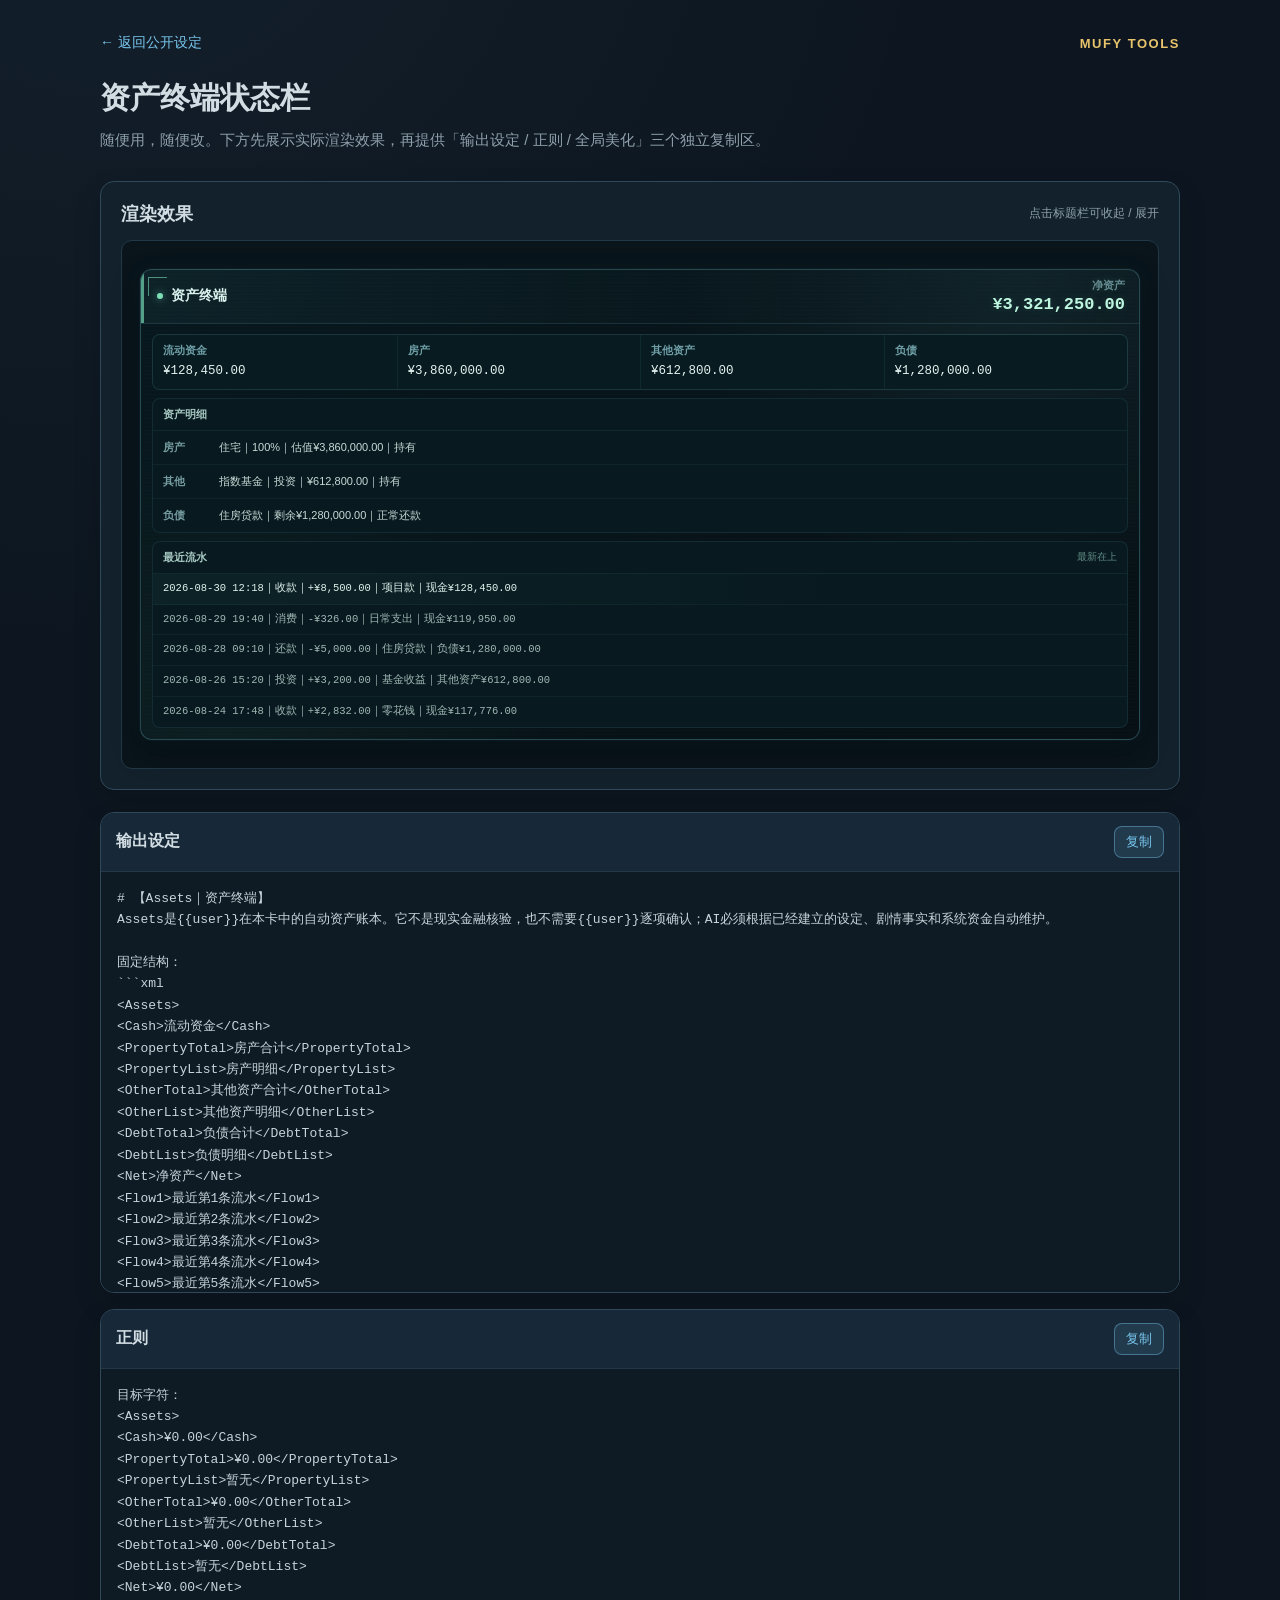
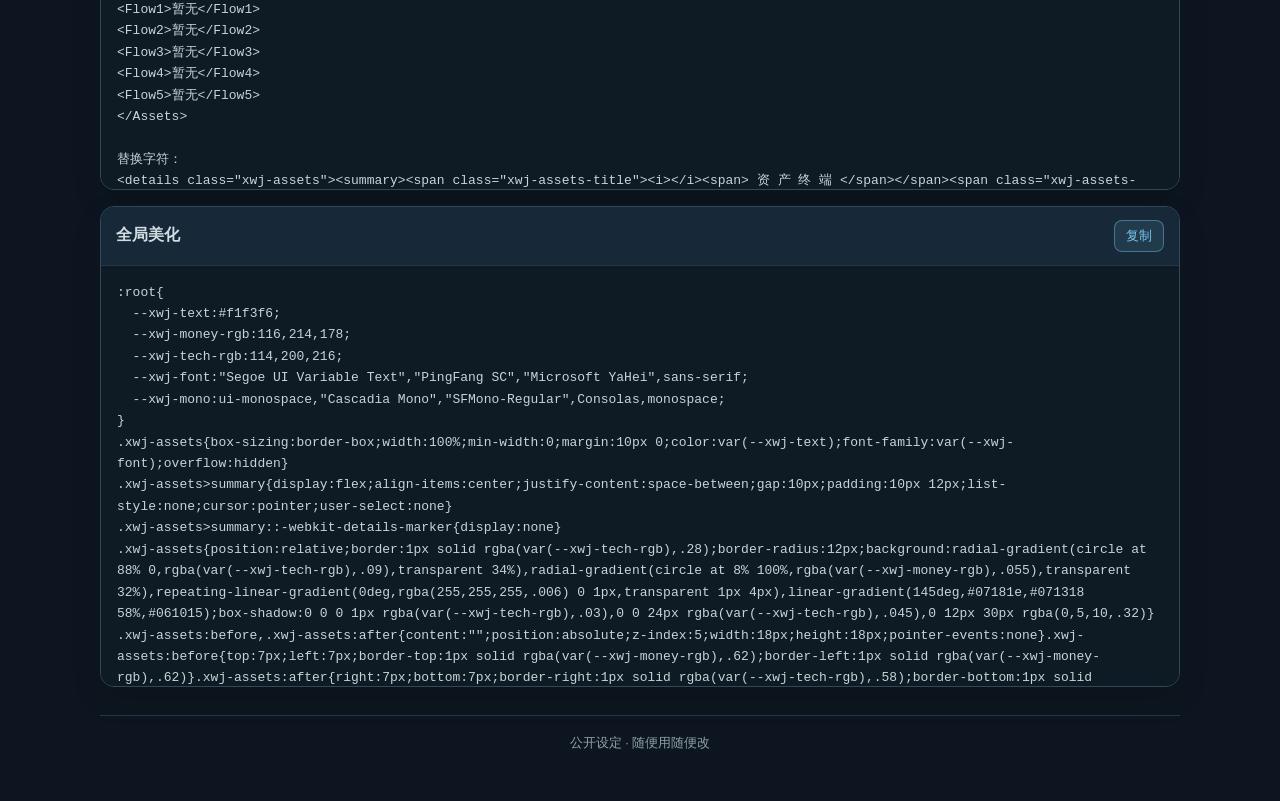
==== assets.html @ 87be46ec "Add MUFY Tools homepage and public settings pages" ====
<!DOCTYPE html><html lang="zh-CN"><head><meta charset="UTF-8"><meta name="viewport" content="width=device-width,initial-scale=1"><title>资产终端状态栏 · MUFY Tools</title><link rel="stylesheet" href="assets-style.css"><style>:root{color-scheme:dark;font-family:"Microsoft YaHei","PingFang SC","Segoe UI",sans-serif}*{box-sizing:border-box}html{scroll-behavior:smooth}body{min-width:320px;margin:0;background:radial-gradient(circle at 8% -8%,rgba(121,199,239,.055),transparent 30%),#0d1620;color:#d2dde3;font-size:15px}.shell{width:min(1080px,calc(100% - 40px));margin:0 auto;padding:34px 0 48px}.nav{display:flex;align-items:center;justify-content:space-between;gap:14px;margin-bottom:26px}.back{color:#79c7ef;text-decoration:none;font-size:14px}.brand{color:#e7c36b;font-size:13px;font-weight:800;letter-spacing:.12em}.intro{margin-bottom:28px}.intro h1{margin:0 0 8px;font-size:30px}.intro p{margin:0;color:#8ea0aa;font-size:15px;line-height:1.7}.preview-card,.code-card{border:1px solid #30495a;border-radius:14px;background:#13212d;box-shadow:0 12px 28px rgba(0,0,0,.16)}.preview-card{padding:20px}.section-title{display:flex;align-items:center;justify-content:space-between;gap:12px;margin:0 0 14px}.section-title h2{margin:0;font-size:18px}.hint{color:#8ea0aa;font-size:12px}.preview-stage{padding:18px;border:1px solid #223846;border-radius:11px;background:#09141b}.code-list{display:grid;gap:16px;margin-top:22px}.code-card{overflow:hidden}.code-head{display:flex;align-items:center;justify-content:space-between;gap:12px;padding:13px 15px;border-bottom:1px solid #223846;background:#172938}.code-head h2{margin:0;font-size:16px}.copy{padding:6px 11px;border:1px solid rgba(121,199,239,.42);border-radius:8px;background:rgba(121,199,239,.11);color:#79c7ef;font:inherit;font-size:13px;cursor:pointer}.copy.done{border-color:rgba(136,203,162,.5);background:rgba(136,203,162,.1);color:#88cba2}pre{max-height:420px;margin:0;padding:16px;overflow:auto;background:#0e1a24;color:#c7d4da;font:13px/1.65 ui-monospace,"Cascadia Mono",Consolas,monospace;white-space:pre-wrap;overflow-wrap:anywhere}.notice{position:fixed;right:18px;bottom:18px;padding:10px 13px;border:1px solid rgba(136,203,162,.4);border-radius:9px;background:#14271f;color:#88cba2;font-size:14px;opacity:0;transform:translateY(7px);pointer-events:none;transition:.16s}.notice.show{opacity:1;transform:none}.footer{margin-top:28px;padding-top:18px;border-top:1px solid #223846;color:#8ea0aa;font-size:13px;text-align:center}@media(max-width:700px){.shell{width:calc(100% - 30px);padding-top:22px}.intro h1{font-size:25px}.preview-card{padding:14px}.preview-stage{padding:10px}pre{font-size:12.5px;max-height:360px}}</style></head><body><main class="shell"><nav class="nav"><a class="back" href="settings.html">← 返回公开设定</a><span class="brand">MUFY TOOLS</span></nav><section class="intro"><h1>资产终端状态栏</h1><p>随便用，随便改。下方先展示实际渲染效果，再提供「输出设定 / 正则 / 全局美化」三个独立复制区。</p></section><section class="preview-card"><div class="section-title"><h2>渲染效果</h2><span class="hint">点击标题栏可收起 / 展开</span></div><div class="preview-stage"><details class="xwj-assets" open><summary><span class="xwj-assets-title"><i></i><span>资产终端</span></span><span class="xwj-assets-net"><small>净资产</small>¥3,321,250.00</span></summary><div class="xwj-assets-body"><div class="xwj-assets-overview"><div class="xwj-assets-stat"><b>流动资金</b><span>¥128,450.00</span></div><div class="xwj-assets-stat"><b>房产</b><span>¥3,860,000.00</span></div><div class="xwj-assets-stat"><b>其他资产</b><span>¥612,800.00</span></div><div class="xwj-assets-stat"><b>负债</b><span>¥1,280,000.00</span></div></div><div class="xwj-assets-detail"><div class="xwj-assets-detail-head">资产明细</div><div class="xwj-assets-detail-row"><b>房产</b><span>住宅｜100%｜估值¥3,860,000.00｜持有</span></div><div class="xwj-assets-detail-row"><b>其他</b><span>指数基金｜投资｜¥612,800.00｜持有</span></div><div class="xwj-assets-detail-row"><b>负债</b><span>住房贷款｜剩余¥1,280,000.00｜正常还款</span></div></div><div class="xwj-flow-wrap"><div class="xwj-flow-head"><span>最近流水</span><span class="xwj-flow-order">最新在上</span></div><div class="xwj-flow-list"><div class="xwj-flow-row">2026-08-30 12:18｜收款｜+¥8,500.00｜项目款｜现金¥128,450.00</div><div class="xwj-flow-row">2026-08-29 19:40｜消费｜-¥326.00｜日常支出｜现金¥119,950.00</div><div class="xwj-flow-row">2026-08-28 09:10｜还款｜-¥5,000.00｜住房贷款｜负债¥1,280,000.00</div><div class="xwj-flow-row">2026-08-26 15:20｜投资｜+¥3,200.00｜基金收益｜其他资产¥612,800.00</div><div class="xwj-flow-row">2026-08-24 17:48｜收款｜+¥2,832.00｜零花钱｜现金¥117,776.00</div></div></div></div></details></div></section><section class="code-list"><article class="code-card"><div class="code-head"><h2>输出设定</h2><button class="copy" data-copy="output">复制</button></div><pre><code id="view-output">加载中…</code></pre></article><article class="code-card"><div class="code-head"><h2>正则</h2><button class="copy" data-copy="regex">复制</button></div><pre><code id="view-regex">加载中…</code></pre></article><article class="code-card"><div class="code-head"><h2>全局美化</h2><button class="copy" data-copy="css">复制</button></div><pre><code id="view-css">加载中…</code></pre></article></section><footer class="footer">公开设定 · 随便用随便改</footer></main><div id="notice" class="notice"></div><script>const files={output:'assets-output.txt',regex:'assets-regex.txt',css:'assets-style.css'},blocks={};const n=document.getElementById('notice');let t=0;function toast(x){clearTimeout(t);n.textContent=x;n.classList.add('show');t=setTimeout(()=>n.classList.remove('show'),1600)}async function cp(x){if(navigator.clipboard&&window.isSecureContext)return navigator.clipboard.writeText(x);const a=document.createElement('textarea');a.value=x;a.style.cssText='position:fixed;opacity:0';document.body.appendChild(a);a.select();const ok=document.execCommand('copy');a.remove();if(!ok)throw 0}Promise.all(Object.entries(files).map(async([k,url])=>{const r=await fetch(url);if(!r.ok)throw 0;blocks[k]=await r.text();document.getElementById('view-'+k).textContent=blocks[k]})).catch(()=>toast('代码加载失败，请刷新页面'));document.querySelectorAll('[data-copy]').forEach(b=>b.onclick=async()=>{if(!blocks[b.dataset.copy])return toast('代码仍在加载');try{await cp(blocks[b.dataset.copy]);b.classList.add('done');b.textContent='已复制';toast('✓ 已复制');setTimeout(()=>{b.classList.remove('done');b.textContent='复制'},1000)}catch(e){toast('复制失败，请手动复制')}});</script></body></html>
---- assets-style.css ----
:root{
  --xwj-text:#f1f3f6;
  --xwj-money-rgb:116,214,178;
  --xwj-tech-rgb:114,200,216;
  --xwj-font:"Segoe UI Variable Text","PingFang SC","Microsoft YaHei",sans-serif;
  --xwj-mono:ui-monospace,"Cascadia Mono","SFMono-Regular",Consolas,monospace;
}
.xwj-assets{box-sizing:border-box;width:100%;min-width:0;margin:10px 0;color:var(--xwj-text);font-family:var(--xwj-font);overflow:hidden}
.xwj-assets>summary{display:flex;align-items:center;justify-content:space-between;gap:10px;padding:10px 12px;list-style:none;cursor:pointer;user-select:none}
.xwj-assets>summary::-webkit-details-marker{display:none}
.xwj-assets{position:relative;border:1px solid rgba(var(--xwj-tech-rgb),.28);border-radius:12px;background:radial-gradient(circle at 88% 0,rgba(var(--xwj-tech-rgb),.09),transparent 34%),radial-gradient(circle at 8% 100%,rgba(var(--xwj-money-rgb),.055),transparent 32%),repeating-linear-gradient(0deg,rgba(255,255,255,.006) 0 1px,transparent 1px 4px),linear-gradient(145deg,#07181e,#071318 58%,#061015);box-shadow:0 0 0 1px rgba(var(--xwj-tech-rgb),.03),0 0 24px rgba(var(--xwj-tech-rgb),.045),0 12px 30px rgba(0,5,10,.32)}
.xwj-assets:before,.xwj-assets:after{content:"";position:absolute;z-index:5;width:18px;height:18px;pointer-events:none}.xwj-assets:before{top:7px;left:7px;border-top:1px solid rgba(var(--xwj-money-rgb),.62);border-left:1px solid rgba(var(--xwj-money-rgb),.62)}.xwj-assets:after{right:7px;bottom:7px;border-right:1px solid rgba(var(--xwj-tech-rgb),.58);border-bottom:1px solid rgba(var(--xwj-tech-rgb),.58)}
.xwj-assets>summary{position:relative;z-index:2;min-height:50px;padding:9px 14px 9px 16px;border-bottom:1px solid rgba(var(--xwj-tech-rgb),.14);background:linear-gradient(90deg,rgba(var(--xwj-tech-rgb),.055),transparent 70%);box-shadow:inset 3px 0 rgba(var(--xwj-money-rgb),.70)}
.xwj-assets-title{display:flex;align-items:center;gap:8px;min-width:0;color:#d9f2ed;font-size:14px;font-weight:800}.xwj-assets-title>i{display:block;width:6px;height:6px;flex:0 0 6px;border-radius:50%;background:#7be0b9;box-shadow:0 0 9px rgba(123,224,185,.65)}
.xwj-assets-net{color:#bdf5df;font-family:var(--xwj-mono);font-size:17px;font-weight:800;text-align:right;text-shadow:0 0 10px rgba(var(--xwj-money-rgb),.16)}.xwj-assets-net small{display:block;margin-bottom:2px;color:#668c93;font-family:var(--xwj-font);font-size:10.5px;font-weight:600}
.xwj-assets-body{position:relative;z-index:2;padding:10px 11px 11px}
.xwj-assets-overview{display:grid;grid-template-columns:repeat(4,minmax(0,1fr));overflow:hidden;border:1px solid rgba(var(--xwj-tech-rgb),.10);border-radius:8px;background:rgba(var(--xwj-tech-rgb),.08)}
.xwj-assets-stat{min-width:0;padding:9px 10px;background:#081b21}.xwj-assets-stat:not(:first-child){border-left:1px solid rgba(var(--xwj-tech-rgb),.08)}.xwj-assets-stat b{display:block;margin-bottom:4px;color:#6f9fa7;font-size:10.5px;font-weight:700}.xwj-assets-stat span{display:block;color:#e4f3ef;font-family:var(--xwj-mono);font-size:12.5px;line-height:1.45;overflow-wrap:anywhere}
.xwj-assets-detail{margin-top:8px;overflow:hidden;border:1px solid rgba(var(--xwj-tech-rgb),.10);border-radius:8px;background:#081a20}.xwj-assets-detail-head{padding:8px 10px;border-bottom:1px solid rgba(var(--xwj-tech-rgb),.08);color:#a8c9c2;font-size:11px;font-weight:700}.xwj-assets-detail-row{display:grid;grid-template-columns:48px minmax(0,1fr);gap:8px;padding:8px 10px;border-bottom:1px solid rgba(var(--xwj-tech-rgb),.055);font-size:11px;line-height:1.55}.xwj-assets-detail-row:last-child{border-bottom:0}.xwj-assets-detail-row b{color:#759ca0}.xwj-assets-detail-row span{color:#c9d9d6;overflow-wrap:anywhere}
.xwj-flow-wrap{position:relative;margin-top:8px;overflow:hidden;border:1px solid rgba(var(--xwj-tech-rgb),.10);border-radius:8px;background:#081a20}.xwj-flow-head{display:flex;align-items:center;justify-content:space-between;gap:8px;padding:8px 10px;border-bottom:1px solid rgba(var(--xwj-tech-rgb),.08);color:#a8c9c2;font-size:11px;font-weight:700}.xwj-flow-order{color:#628b84;font-size:10px;font-weight:500}.xwj-flow-list{width:100%;min-width:0}.xwj-flow-row{padding:7px 10px;border-bottom:1px solid rgba(var(--xwj-tech-rgb),.055);color:#9fb7b3;font-family:var(--xwj-mono);font-size:10.5px;line-height:1.5;overflow-wrap:anywhere}.xwj-flow-row:last-child{border-bottom:0}.xwj-flow-row:first-child{color:#e0f3ee;background:linear-gradient(90deg,rgba(var(--xwj-money-rgb),.045),transparent 72%)}
@media(max-width:720px){.xwj-assets-overview{grid-template-columns:repeat(2,minmax(0,1fr))}.xwj-assets-overview .xwj-assets-stat:nth-child(3){border-left:0;border-top:1px solid rgba(var(--xwj-tech-rgb),.08)}.xwj-assets-overview .xwj-assets-stat:nth-child(4){border-top:1px solid rgba(var(--xwj-tech-rgb),.08)}}
@media(max-width:520px){.xwj-assets-title{font-size:13px}.xwj-assets-net{font-size:16px}.xwj-assets-stat b{font-size:10px}.xwj-assets-stat span{font-size:12px}.xwj-assets-detail-row,.xwj-flow-head{font-size:10.5px}.xwj-flow-row{font-size:10px}}
/* 可选激光扫描补丁 */
.xwj-assets::after{content:"";position:absolute;left:0;right:0;top:-58px;bottom:auto;width:auto;height:58px;z-index:8;border:0;pointer-events:none;box-sizing:border-box;opacity:0;background:linear-gradient(180deg,transparent 0%,rgba(var(--xwj-tech-rgb),.07) 24%,rgba(var(--xwj-money-rgb),.22) 48%,rgba(226,255,248,.58) 55%,rgba(var(--xwj-tech-rgb),.18) 63%,transparent 100%);box-shadow:0 10px 22px rgba(var(--xwj-tech-rgb),.07);will-change:top,opacity}
.xwj-assets[open]::after{animation:xwjAssetsScan 3.2s cubic-bezier(.20,.55,.34,1) 1 both}
@keyframes xwjAssetsScan{0%{top:-58px;opacity:0}7%{opacity:1}88%{opacity:.92}100%{top:calc(100% - 12px);opacity:0}}
@media(prefers-reduced-motion:reduce){.xwj-assets::after{animation:none;opacity:0}}
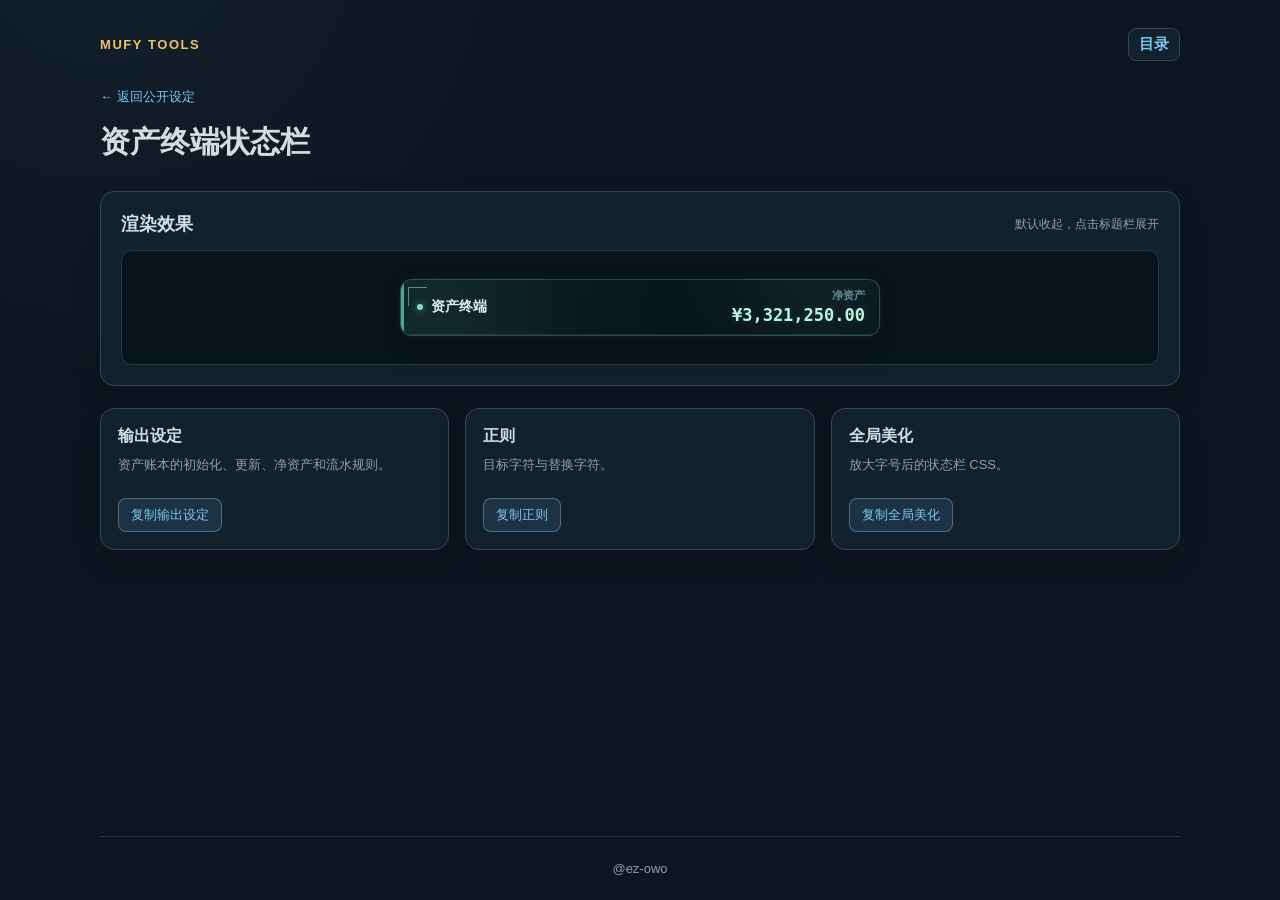
==== commit 9806de0d: "Refine navigation and public settings pages" ====
--- a/assets.html
+++ b/assets.html
@@ -1 +1 @@
-<!DOCTYPE html><html lang="zh-CN"><head><meta charset="UTF-8"><meta name="viewport" content="width=device-width,initial-scale=1"><title>资产终端状态栏 · MUFY Tools</title><link rel="stylesheet" href="assets-style.css"><style>:root{color-scheme:dark;font-family:"Microsoft YaHei","PingFang SC","Segoe UI",sans-serif}*{box-sizing:border-box}html{scroll-behavior:smooth}body{min-width:320px;margin:0;background:radial-gradient(circle at 8% -8%,rgba(121,199,239,.055),transparent 30%),#0d1620;color:#d2dde3;font-size:15px}.shell{width:min(1080px,calc(100% - 40px));margin:0 auto;padding:34px 0 48px}.nav{display:flex;align-items:center;justify-content:space-between;gap:14px;margin-bottom:26px}.back{color:#79c7ef;text-decoration:none;font-size:14px}.brand{color:#e7c36b;font-size:13px;font-weight:800;letter-spacing:.12em}.intro{margin-bottom:28px}.intro h1{margin:0 0 8px;font-size:30px}.intro p{margin:0;color:#8ea0aa;font-size:15px;line-height:1.7}.preview-card,.code-card{border:1px solid #30495a;border-radius:14px;background:#13212d;box-shadow:0 12px 28px rgba(0,0,0,.16)}.preview-card{padding:20px}.section-title{display:flex;align-items:center;justify-content:space-between;gap:12px;margin:0 0 14px}.section-title h2{margin:0;font-size:18px}.hint{color:#8ea0aa;font-size:12px}.preview-stage{padding:18px;border:1px solid #223846;border-radius:11px;background:#09141b}.code-list{display:grid;gap:16px;margin-top:22px}.code-card{overflow:hidden}.code-head{display:flex;align-items:center;justify-content:space-between;gap:12px;padding:13px 15px;border-bottom:1px solid #223846;background:#172938}.code-head h2{margin:0;font-size:16px}.copy{padding:6px 11px;border:1px solid rgba(121,199,239,.42);border-radius:8px;background:rgba(121,199,239,.11);color:#79c7ef;font:inherit;font-size:13px;cursor:pointer}.copy.done{border-color:rgba(136,203,162,.5);background:rgba(136,203,162,.1);color:#88cba2}pre{max-height:420px;margin:0;padding:16px;overflow:auto;background:#0e1a24;color:#c7d4da;font:13px/1.65 ui-monospace,"Cascadia Mono",Consolas,monospace;white-space:pre-wrap;overflow-wrap:anywhere}.notice{position:fixed;right:18px;bottom:18px;padding:10px 13px;border:1px solid rgba(136,203,162,.4);border-radius:9px;background:#14271f;color:#88cba2;font-size:14px;opacity:0;transform:translateY(7px);pointer-events:none;transition:.16s}.notice.show{opacity:1;transform:none}.footer{margin-top:28px;padding-top:18px;border-top:1px solid #223846;color:#8ea0aa;font-size:13px;text-align:center}@media(max-width:700px){.shell{width:calc(100% - 30px);padding-top:22px}.intro h1{font-size:25px}.preview-card{padding:14px}.preview-stage{padding:10px}pre{font-size:12.5px;max-height:360px}}</style></head><body><main class="shell"><nav class="nav"><a class="back" href="settings.html">← 返回公开设定</a><span class="brand">MUFY TOOLS</span></nav><section class="intro"><h1>资产终端状态栏</h1><p>随便用，随便改。下方先展示实际渲染效果，再提供「输出设定 / 正则 / 全局美化」三个独立复制区。</p></section><section class="preview-card"><div class="section-title"><h2>渲染效果</h2><span class="hint">点击标题栏可收起 / 展开</span></div><div class="preview-stage"><details class="xwj-assets" open><summary><span class="xwj-assets-title"><i></i><span>资产终端</span></span><span class="xwj-assets-net"><small>净资产</small>¥3,321,250.00</span></summary><div class="xwj-assets-body"><div class="xwj-assets-overview"><div class="xwj-assets-stat"><b>流动资金</b><span>¥128,450.00</span></div><div class="xwj-assets-stat"><b>房产</b><span>¥3,860,000.00</span></div><div class="xwj-assets-stat"><b>其他资产</b><span>¥612,800.00</span></div><div class="xwj-assets-stat"><b>负债</b><span>¥1,280,000.00</span></div></div><div class="xwj-assets-detail"><div class="xwj-assets-detail-head">资产明细</div><div class="xwj-assets-detail-row"><b>房产</b><span>住宅｜100%｜估值¥3,860,000.00｜持有</span></div><div class="xwj-assets-detail-row"><b>其他</b><span>指数基金｜投资｜¥612,800.00｜持有</span></div><div class="xwj-assets-detail-row"><b>负债</b><span>住房贷款｜剩余¥1,280,000.00｜正常还款</span></div></div><div class="xwj-flow-wrap"><div class="xwj-flow-head"><span>最近流水</span><span class="xwj-flow-order">最新在上</span></div><div class="xwj-flow-list"><div class="xwj-flow-row">2026-08-30 12:18｜收款｜+¥8,500.00｜项目款｜现金¥128,450.00</div><div class="xwj-flow-row">2026-08-29 19:40｜消费｜-¥326.00｜日常支出｜现金¥119,950.00</div><div class="xwj-flow-row">2026-08-28 09:10｜还款｜-¥5,000.00｜住房贷款｜负债¥1,280,000.00</div><div class="xwj-flow-row">2026-08-26 15:20｜投资｜+¥3,200.00｜基金收益｜其他资产¥612,800.00</div><div class="xwj-flow-row">2026-08-24 17:48｜收款｜+¥2,832.00｜零花钱｜现金¥117,776.00</div></div></div></div></details></div></section><section class="code-list"><article class="code-card"><div class="code-head"><h2>输出设定</h2><button class="copy" data-copy="output">复制</button></div><pre><code id="view-output">加载中…</code></pre></article><article class="code-card"><div class="code-head"><h2>正则</h2><button class="copy" data-copy="regex">复制</button></div><pre><code id="view-regex">加载中…</code></pre></article><article class="code-card"><div class="code-head"><h2>全局美化</h2><button class="copy" data-copy="css">复制</button></div><pre><code id="view-css">加载中…</code></pre></article></section><footer class="footer">公开设定 · 随便用随便改</footer></main><div id="notice" class="notice"></div><script>const files={output:'assets-output.txt',regex:'assets-regex.txt',css:'assets-style.css'},blocks={};const n=document.getElementById('notice');let t=0;function toast(x){clearTimeout(t);n.textContent=x;n.classList.add('show');t=setTimeout(()=>n.classList.remove('show'),1600)}async function cp(x){if(navigator.clipboard&&window.isSecureContext)return navigator.clipboard.writeText(x);const a=document.createElement('textarea');a.value=x;a.style.cssText='position:fixed;opacity:0';document.body.appendChild(a);a.select();const ok=document.execCommand('copy');a.remove();if(!ok)throw 0}Promise.all(Object.entries(files).map(async([k,url])=>{const r=await fetch(url);if(!r.ok)throw 0;blocks[k]=await r.text();document.getElementById('view-'+k).textContent=blocks[k]})).catch(()=>toast('代码加载失败，请刷新页面'));document.querySelectorAll('[data-copy]').forEach(b=>b.onclick=async()=>{if(!blocks[b.dataset.copy])return toast('代码仍在加载');try{await cp(blocks[b.dataset.copy]);b.classList.add('done');b.textContent='已复制';toast('✓ 已复制');setTimeout(()=>{b.classList.remove('done');b.textContent='复制'},1000)}catch(e){toast('复制失败，请手动复制')}});</script></body></html>+<!DOCTYPE html><html lang="zh-CN"><head><meta charset="UTF-8"><meta name="viewport" content="width=device-width,initial-scale=1"><title>资产终端状态栏 · MUFY Tools</title><link rel="stylesheet" href="assets-style.css"><style>*{box-sizing:border-box}html{scroll-behavior:smooth}body{min-width:320px;min-height:100vh;margin:0;background:radial-gradient(circle at 8% -8%,rgba(121,199,239,.055),transparent 30%),#0d1620;color:#d2dde3;font-family:"Microsoft YaHei","PingFang SC","Segoe UI",sans-serif;font-size:15px}.shell{display:flex;min-height:100vh;width:min(1080px,calc(100% - 40px));margin:0 auto;flex-direction:column;padding:28px 0 24px}.top{display:flex;align-items:center;justify-content:space-between;gap:16px;margin-bottom:26px}.brand{color:#e7c36b;font-size:13px;font-weight:800;letter-spacing:.12em;user-select:none}.directory{position:relative}.directory summary{padding:6px 10px;border:1px solid #30495a;border-radius:8px;background:#13212d;color:#79c7ef;cursor:pointer;list-style:none;font-weight:700;user-select:none}.directory summary::-webkit-details-marker{display:none}.directory-menu{position:absolute;z-index:30;top:38px;right:0;display:grid;min-width:150px;padding:6px;border:1px solid #30495a;border-radius:10px;background:#111f2a;box-shadow:0 12px 28px rgba(0,0,0,.28)}.directory-menu a{padding:8px 10px;border-radius:7px;color:#d2dde3;text-decoration:none;font-size:13px}.directory-menu a:hover,.directory-menu a.active{background:rgba(121,199,239,.12);color:#79c7ef}.crumb{margin-bottom:16px}.crumb a{color:#79c7ef;text-decoration:none;font-size:13px}.intro{margin-bottom:28px}.intro h1{margin:0;font-size:30px;user-select:none}.preview-card,.copy-card{border:1px solid #30495a;border-radius:14px;background:#13212d;box-shadow:0 12px 28px rgba(0,0,0,.16)}.preview-card{padding:20px}.section-title{display:flex;align-items:center;justify-content:space-between;gap:12px;margin:0 0 14px}.section-title h2{margin:0;font-size:18px;user-select:none}.hint{color:#8ea0aa;font-size:12px}.preview-stage{padding:18px;border:1px solid #223846;border-radius:11px;background:#09141b}.preview-stage>.xwj-assets{max-width:480px;margin:10px auto}.copy-grid{display:grid;grid-template-columns:repeat(3,minmax(0,1fr));gap:16px;margin-top:22px}.copy-card{display:flex;min-height:142px;flex-direction:column;padding:17px}.copy-card h2{margin:0 0 8px;font-size:16px;user-select:none}.copy-card p{margin:0;color:#8ea0aa;font-size:13px;line-height:1.6}.copy{margin-top:auto;align-self:flex-start;padding:7px 12px;border:1px solid rgba(121,199,239,.42);border-radius:8px;background:rgba(121,199,239,.11);color:#79c7ef;font:inherit;font-size:13px;cursor:pointer}.copy.done{border-color:rgba(136,203,162,.5);background:rgba(136,203,162,.1);color:#88cba2}.notice{position:fixed;right:18px;bottom:18px;padding:10px 13px;border:1px solid rgba(136,203,162,.4);border-radius:9px;background:#14271f;color:#88cba2;font-size:14px;opacity:0;transform:translateY(7px);pointer-events:none;transition:.16s}.notice.show{opacity:1;transform:none}.footer{margin-top:auto;padding-top:24px;border-top:1px solid #223846;color:#8ea0aa;font-size:13px;text-align:center}@media(max-width:760px){.shell{width:calc(100% - 30px);padding-top:20px}.intro h1{font-size:25px}.preview-card{padding:14px}.preview-stage{padding:10px}.copy-grid{grid-template-columns:1fr}.copy-card{min-height:118px}}</style></head><body><main class="shell"><div class="top"><span class="brand">MUFY TOOLS</span><details class="directory"><summary>目录</summary><div class="directory-menu"><a href="index.html">主页</a><a href="token.html">Token统计器</a><a class="active" href="settings.html">公开设定</a></div></details></div><div class="crumb"><a href="settings.html">← 返回公开设定</a></div><section class="intro"><h1>资产终端状态栏</h1></section><section class="preview-card"><div class="section-title"><h2>渲染效果</h2><span class="hint">默认收起，点击标题栏展开</span></div><div class="preview-stage"><details class="xwj-assets"><summary><span class="xwj-assets-title"><i></i><span>资产终端</span></span><span class="xwj-assets-net"><small>净资产</small>¥3,321,250.00</span></summary><div class="xwj-assets-body"><div class="xwj-assets-overview"><div class="xwj-assets-stat"><b>流动资金</b><span>¥128,450.00</span></div><div class="xwj-assets-stat"><b>房产</b><span>¥3,860,000.00</span></div><div class="xwj-assets-stat"><b>其他资产</b><span>¥612,800.00</span></div><div class="xwj-assets-stat"><b>负债</b><span>¥1,280,000.00</span></div></div><div class="xwj-assets-detail"><div class="xwj-assets-detail-head">资产明细</div><div class="xwj-assets-detail-row"><b>房产</b><span>住宅｜100%｜估值¥3,860,000.00｜持有</span></div><div class="xwj-assets-detail-row"><b>其他</b><span>指数基金｜投资｜¥612,800.00｜持有</span></div><div class="xwj-assets-detail-row"><b>负债</b><span>住房贷款｜剩余¥1,280,000.00｜正常还款</span></div></div><div class="xwj-flow-wrap"><div class="xwj-flow-head"><span>最近流水</span><span class="xwj-flow-order">最新在上</span></div><div class="xwj-flow-list"><div class="xwj-flow-row">2026-08-30 12:18｜收款｜+¥8,500.00｜项目款｜现金¥128,450.00</div><div class="xwj-flow-row">2026-08-29 19:40｜消费｜-¥326.00｜日常支出｜现金¥119,950.00</div><div class="xwj-flow-row">2026-08-28 09:10｜还款｜-¥5,000.00｜住房贷款｜负债¥1,280,000.00</div><div class="xwj-flow-row">2026-08-26 15:20｜投资｜+¥3,200.00｜基金收益｜其他资产¥612,800.00</div><div class="xwj-flow-row">2026-08-24 17:48｜收款｜+¥2,832.00｜零花钱｜现金¥117,776.00</div></div></div></div></details></div></section><section class="copy-grid"><article class="copy-card"><h2>输出设定</h2><p>资产账本的初始化、更新、净资产和流水规则。</p><button class="copy" data-copy="output">复制输出设定</button></article><article class="copy-card"><h2>正则</h2><p>目标字符与替换字符。</p><button class="copy" data-copy="regex">复制正则</button></article><article class="copy-card"><h2>全局美化</h2><p>放大字号后的状态栏 CSS。</p><button class="copy" data-copy="css">复制全局美化</button></article></section><footer class="footer">@ez-owo</footer></main><div id="notice" class="notice"></div><script>const files={output:'assets-output.txt',regex:'assets-regex.txt',css:'assets-style.css'},blocks={};const n=document.getElementById('notice');let t=0;function toast(x){clearTimeout(t);n.textContent=x;n.classList.add('show');t=setTimeout(()=>n.classList.remove('show'),1600)}async function cp(x){if(navigator.clipboard&&window.isSecureContext)return navigator.clipboard.writeText(x);const a=document.createElement('textarea');a.value=x;a.style.cssText='position:fixed;opacity:0';document.body.appendChild(a);a.select();const ok=document.execCommand('copy');a.remove();if(!ok)throw 0}Promise.all(Object.entries(files).map(async([k,url])=>{const r=await fetch(url);if(!r.ok)throw 0;blocks[k]=await r.text()})).catch(()=>toast('代码加载失败，请刷新页面'));document.querySelectorAll('[data-copy]').forEach(b=>b.onclick=async()=>{if(!blocks[b.dataset.copy])return toast('内容仍在加载');try{await cp(blocks[b.dataset.copy]);b.classList.add('done');const old=b.textContent;b.textContent='已复制';toast('✓ 已复制');setTimeout(()=>{b.classList.remove('done');b.textContent=old},1000)}catch(e){toast('复制失败，请手动复制')}});</script></body></html>
--- a/assets-style.css
+++ b/assets-style.css
@@ -1,27 +1,18 @@
-:root{
-  --xwj-text:#f1f3f6;
-  --xwj-money-rgb:116,214,178;
-  --xwj-tech-rgb:114,200,216;
-  --xwj-font:"Segoe UI Variable Text","PingFang SC","Microsoft YaHei",sans-serif;
-  --xwj-mono:ui-monospace,"Cascadia Mono","SFMono-Regular",Consolas,monospace;
-}
-.xwj-assets{box-sizing:border-box;width:100%;min-width:0;margin:10px 0;color:var(--xwj-text);font-family:var(--xwj-font);overflow:hidden}
-.xwj-assets>summary{display:flex;align-items:center;justify-content:space-between;gap:10px;padding:10px 12px;list-style:none;cursor:pointer;user-select:none}
+.xwj-assets{box-sizing:border-box;width:100%;min-width:0;margin:10px 0;color:#f1f3f6;font-family:"Segoe UI Variable Text","PingFang SC","Microsoft YaHei",sans-serif;overflow:hidden;position:relative;border:1px solid rgba(114,200,216,.28);border-radius:12px;background:radial-gradient(circle at 88% 0,rgba(114,200,216,.09),transparent 34%),radial-gradient(circle at 8% 100%,rgba(116,214,178,.055),transparent 32%),repeating-linear-gradient(0deg,rgba(255,255,255,.006) 0 1px,transparent 1px 4px),linear-gradient(145deg,#07181e,#071318 58%,#061015);box-shadow:0 0 0 1px rgba(114,200,216,.03),0 0 24px rgba(114,200,216,.045),0 12px 30px rgba(0,5,10,.32)}
+.xwj-assets>summary{display:flex;align-items:center;justify-content:space-between;gap:10px;position:relative;z-index:2;min-height:50px;padding:9px 14px 9px 16px;border-bottom:1px solid rgba(114,200,216,.14);background:linear-gradient(90deg,rgba(114,200,216,.055),transparent 70%);box-shadow:inset 3px 0 rgba(116,214,178,.70);list-style:none;cursor:pointer;user-select:none}
 .xwj-assets>summary::-webkit-details-marker{display:none}
-.xwj-assets{position:relative;border:1px solid rgba(var(--xwj-tech-rgb),.28);border-radius:12px;background:radial-gradient(circle at 88% 0,rgba(var(--xwj-tech-rgb),.09),transparent 34%),radial-gradient(circle at 8% 100%,rgba(var(--xwj-money-rgb),.055),transparent 32%),repeating-linear-gradient(0deg,rgba(255,255,255,.006) 0 1px,transparent 1px 4px),linear-gradient(145deg,#07181e,#071318 58%,#061015);box-shadow:0 0 0 1px rgba(var(--xwj-tech-rgb),.03),0 0 24px rgba(var(--xwj-tech-rgb),.045),0 12px 30px rgba(0,5,10,.32)}
-.xwj-assets:before,.xwj-assets:after{content:"";position:absolute;z-index:5;width:18px;height:18px;pointer-events:none}.xwj-assets:before{top:7px;left:7px;border-top:1px solid rgba(var(--xwj-money-rgb),.62);border-left:1px solid rgba(var(--xwj-money-rgb),.62)}.xwj-assets:after{right:7px;bottom:7px;border-right:1px solid rgba(var(--xwj-tech-rgb),.58);border-bottom:1px solid rgba(var(--xwj-tech-rgb),.58)}
-.xwj-assets>summary{position:relative;z-index:2;min-height:50px;padding:9px 14px 9px 16px;border-bottom:1px solid rgba(var(--xwj-tech-rgb),.14);background:linear-gradient(90deg,rgba(var(--xwj-tech-rgb),.055),transparent 70%);box-shadow:inset 3px 0 rgba(var(--xwj-money-rgb),.70)}
+.xwj-assets:before,.xwj-assets:after{content:"";position:absolute;z-index:5;width:18px;height:18px;pointer-events:none}.xwj-assets:before{top:7px;left:7px;border-top:1px solid rgba(116,214,178,.62);border-left:1px solid rgba(116,214,178,.62)}.xwj-assets:after{right:7px;bottom:7px;border-right:1px solid rgba(114,200,216,.58);border-bottom:1px solid rgba(114,200,216,.58)}
 .xwj-assets-title{display:flex;align-items:center;gap:8px;min-width:0;color:#d9f2ed;font-size:14px;font-weight:800}.xwj-assets-title>i{display:block;width:6px;height:6px;flex:0 0 6px;border-radius:50%;background:#7be0b9;box-shadow:0 0 9px rgba(123,224,185,.65)}
-.xwj-assets-net{color:#bdf5df;font-family:var(--xwj-mono);font-size:17px;font-weight:800;text-align:right;text-shadow:0 0 10px rgba(var(--xwj-money-rgb),.16)}.xwj-assets-net small{display:block;margin-bottom:2px;color:#668c93;font-family:var(--xwj-font);font-size:10.5px;font-weight:600}
+.xwj-assets-net{color:#bdf5df;font-family:ui-monospace,"Cascadia Mono","SFMono-Regular",Consolas,monospace;font-size:17px;font-weight:800;text-align:right;text-shadow:0 0 10px rgba(116,214,178,.16)}.xwj-assets-net small{display:block;margin-bottom:2px;color:#668c93;font-family:"Segoe UI Variable Text","PingFang SC","Microsoft YaHei",sans-serif;font-size:10.5px;font-weight:600}
 .xwj-assets-body{position:relative;z-index:2;padding:10px 11px 11px}
-.xwj-assets-overview{display:grid;grid-template-columns:repeat(4,minmax(0,1fr));overflow:hidden;border:1px solid rgba(var(--xwj-tech-rgb),.10);border-radius:8px;background:rgba(var(--xwj-tech-rgb),.08)}
-.xwj-assets-stat{min-width:0;padding:9px 10px;background:#081b21}.xwj-assets-stat:not(:first-child){border-left:1px solid rgba(var(--xwj-tech-rgb),.08)}.xwj-assets-stat b{display:block;margin-bottom:4px;color:#6f9fa7;font-size:10.5px;font-weight:700}.xwj-assets-stat span{display:block;color:#e4f3ef;font-family:var(--xwj-mono);font-size:12.5px;line-height:1.45;overflow-wrap:anywhere}
-.xwj-assets-detail{margin-top:8px;overflow:hidden;border:1px solid rgba(var(--xwj-tech-rgb),.10);border-radius:8px;background:#081a20}.xwj-assets-detail-head{padding:8px 10px;border-bottom:1px solid rgba(var(--xwj-tech-rgb),.08);color:#a8c9c2;font-size:11px;font-weight:700}.xwj-assets-detail-row{display:grid;grid-template-columns:48px minmax(0,1fr);gap:8px;padding:8px 10px;border-bottom:1px solid rgba(var(--xwj-tech-rgb),.055);font-size:11px;line-height:1.55}.xwj-assets-detail-row:last-child{border-bottom:0}.xwj-assets-detail-row b{color:#759ca0}.xwj-assets-detail-row span{color:#c9d9d6;overflow-wrap:anywhere}
-.xwj-flow-wrap{position:relative;margin-top:8px;overflow:hidden;border:1px solid rgba(var(--xwj-tech-rgb),.10);border-radius:8px;background:#081a20}.xwj-flow-head{display:flex;align-items:center;justify-content:space-between;gap:8px;padding:8px 10px;border-bottom:1px solid rgba(var(--xwj-tech-rgb),.08);color:#a8c9c2;font-size:11px;font-weight:700}.xwj-flow-order{color:#628b84;font-size:10px;font-weight:500}.xwj-flow-list{width:100%;min-width:0}.xwj-flow-row{padding:7px 10px;border-bottom:1px solid rgba(var(--xwj-tech-rgb),.055);color:#9fb7b3;font-family:var(--xwj-mono);font-size:10.5px;line-height:1.5;overflow-wrap:anywhere}.xwj-flow-row:last-child{border-bottom:0}.xwj-flow-row:first-child{color:#e0f3ee;background:linear-gradient(90deg,rgba(var(--xwj-money-rgb),.045),transparent 72%)}
-@media(max-width:720px){.xwj-assets-overview{grid-template-columns:repeat(2,minmax(0,1fr))}.xwj-assets-overview .xwj-assets-stat:nth-child(3){border-left:0;border-top:1px solid rgba(var(--xwj-tech-rgb),.08)}.xwj-assets-overview .xwj-assets-stat:nth-child(4){border-top:1px solid rgba(var(--xwj-tech-rgb),.08)}}
+.xwj-assets-overview{display:grid;grid-template-columns:repeat(4,minmax(0,1fr));overflow:hidden;border:1px solid rgba(114,200,216,.10);border-radius:8px;background:rgba(114,200,216,.08)}
+.xwj-assets-stat{min-width:0;padding:9px 10px;background:#081b21}.xwj-assets-stat:not(:first-child){border-left:1px solid rgba(114,200,216,.08)}.xwj-assets-stat b{display:block;margin-bottom:4px;color:#6f9fa7;font-size:10.5px;font-weight:700}.xwj-assets-stat span{display:block;color:#e4f3ef;font-family:ui-monospace,"Cascadia Mono","SFMono-Regular",Consolas,monospace;font-size:12.5px;line-height:1.45;overflow-wrap:anywhere}
+.xwj-assets-detail{margin-top:8px;overflow:hidden;border:1px solid rgba(114,200,216,.10);border-radius:8px;background:#081a20}.xwj-assets-detail-head{padding:8px 10px;border-bottom:1px solid rgba(114,200,216,.08);color:#a8c9c2;font-size:11px;font-weight:700}.xwj-assets-detail-row{display:grid;grid-template-columns:48px minmax(0,1fr);gap:8px;padding:8px 10px;border-bottom:1px solid rgba(114,200,216,.055);font-size:11px;line-height:1.55}.xwj-assets-detail-row:last-child{border-bottom:0}.xwj-assets-detail-row b{color:#759ca0}.xwj-assets-detail-row span{color:#c9d9d6;overflow-wrap:anywhere}
+.xwj-flow-wrap{position:relative;margin-top:8px;overflow:hidden;border:1px solid rgba(114,200,216,.10);border-radius:8px;background:#081a20}.xwj-flow-head{display:flex;align-items:center;justify-content:space-between;gap:8px;padding:8px 10px;border-bottom:1px solid rgba(114,200,216,.08);color:#a8c9c2;font-size:11px;font-weight:700}.xwj-flow-order{color:#628b84;font-size:10px;font-weight:500}.xwj-flow-list{width:100%;min-width:0}.xwj-flow-row{padding:7px 10px;border-bottom:1px solid rgba(114,200,216,.055);color:#9fb7b3;font-family:ui-monospace,"Cascadia Mono","SFMono-Regular",Consolas,monospace;font-size:10.5px;line-height:1.5;overflow-wrap:anywhere}.xwj-flow-row:last-child{border-bottom:0}.xwj-flow-row:first-child{color:#e0f3ee;background:linear-gradient(90deg,rgba(116,214,178,.045),transparent 72%)}
+@media(max-width:720px){.xwj-assets-overview{grid-template-columns:repeat(2,minmax(0,1fr))}.xwj-assets-overview .xwj-assets-stat:nth-child(3){border-left:0;border-top:1px solid rgba(114,200,216,.08)}.xwj-assets-overview .xwj-assets-stat:nth-child(4){border-top:1px solid rgba(114,200,216,.08)}}
 @media(max-width:520px){.xwj-assets-title{font-size:13px}.xwj-assets-net{font-size:16px}.xwj-assets-stat b{font-size:10px}.xwj-assets-stat span{font-size:12px}.xwj-assets-detail-row,.xwj-flow-head{font-size:10.5px}.xwj-flow-row{font-size:10px}}
 /* 可选激光扫描补丁 */
-.xwj-assets::after{content:"";position:absolute;left:0;right:0;top:-58px;bottom:auto;width:auto;height:58px;z-index:8;border:0;pointer-events:none;box-sizing:border-box;opacity:0;background:linear-gradient(180deg,transparent 0%,rgba(var(--xwj-tech-rgb),.07) 24%,rgba(var(--xwj-money-rgb),.22) 48%,rgba(226,255,248,.58) 55%,rgba(var(--xwj-tech-rgb),.18) 63%,transparent 100%);box-shadow:0 10px 22px rgba(var(--xwj-tech-rgb),.07);will-change:top,opacity}
+.xwj-assets::after{content:"";position:absolute;left:0;right:0;top:-58px;bottom:auto;width:auto;height:58px;z-index:8;border:0;pointer-events:none;box-sizing:border-box;opacity:0;background:linear-gradient(180deg,transparent 0%,rgba(114,200,216,.07) 24%,rgba(116,214,178,.22) 48%,rgba(226,255,248,.58) 55%,rgba(114,200,216,.18) 63%,transparent 100%);box-shadow:0 10px 22px rgba(114,200,216,.07);will-change:top,opacity}
 .xwj-assets[open]::after{animation:xwjAssetsScan 3.2s cubic-bezier(.20,.55,.34,1) 1 both}
 @keyframes xwjAssetsScan{0%{top:-58px;opacity:0}7%{opacity:1}88%{opacity:.92}100%{top:calc(100% - 12px);opacity:0}}
 @media(prefers-reduced-motion:reduce){.xwj-assets::after{animation:none;opacity:0}}
